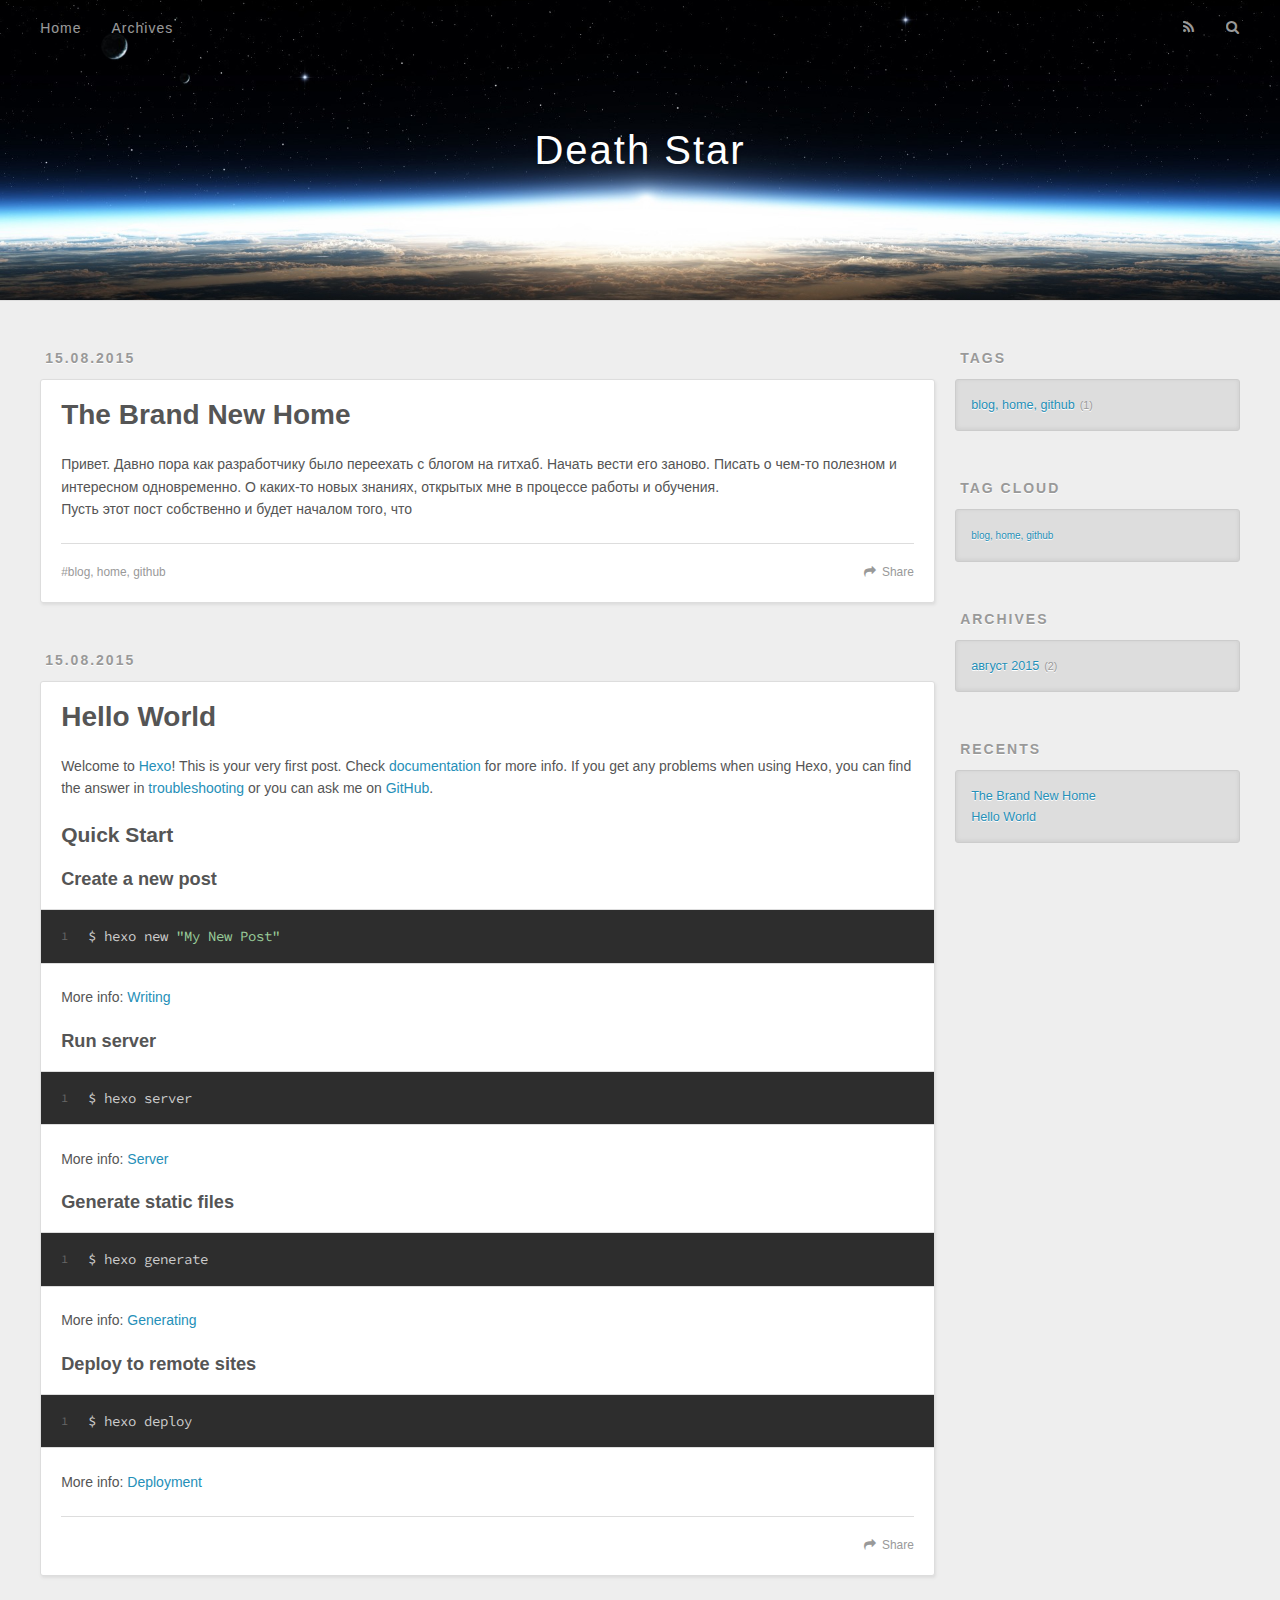
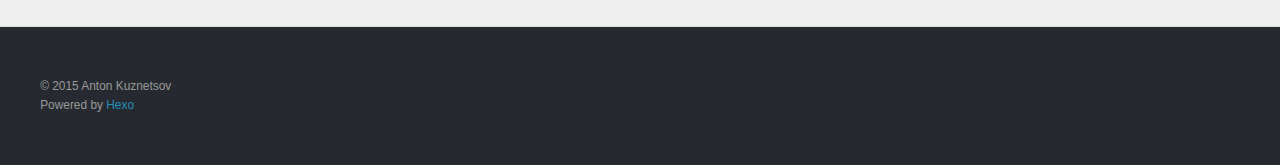
==== index.html @ 3ebdab2e "Site updated: 2015-08-15 13:36:24" ====
<!DOCTYPE html>
<html>
<head>
  <meta charset="utf-8">
  
  <title>Death Star</title>
  <meta name="viewport" content="width=device-width, initial-scale=1, maximum-scale=1">
  <meta name="description" content="The Brand New Home">
<meta property="og:type" content="website">
<meta property="og:title" content="Death Star">
<meta property="og:url" content="http://isnifer.github.io/index.html">
<meta property="og:site_name" content="Death Star">
<meta property="og:description" content="The Brand New Home">
<meta name="twitter:card" content="summary">
<meta name="twitter:title" content="Death Star">
<meta name="twitter:description" content="The Brand New Home">
  
    <link rel="alternative" href="/atom.xml" title="Death Star" type="application/atom+xml">
  
  
    <link rel="icon" href="/favicon.png">
  
  <link href="//fonts.googleapis.com/css?family=Source+Code+Pro" rel="stylesheet" type="text/css">
  <link rel="stylesheet" href="/css/style.css" type="text/css">
  

</head>
<body>
  <div id="container">
    <div id="wrap">
      <header id="header">
  <div id="banner"></div>
  <div id="header-outer" class="outer">
    <div id="header-title" class="inner">
      <h1 id="logo-wrap">
        <a href="/" id="logo">Death Star</a>
      </h1>
      
    </div>
    <div id="header-inner" class="inner">
      <nav id="main-nav">
        <a id="main-nav-toggle" class="nav-icon"></a>
        
          <a class="main-nav-link" href="/">Home</a>
        
          <a class="main-nav-link" href="/archives">Archives</a>
        
      </nav>
      <nav id="sub-nav">
        
          <a id="nav-rss-link" class="nav-icon" href="/atom.xml" title="RSS Feed"></a>
        
        <a id="nav-search-btn" class="nav-icon" title="Search"></a>
      </nav>
      <div id="search-form-wrap">
        <form action="//google.com/search" method="get" accept-charset="UTF-8" class="search-form"><input type="search" name="q" results="0" class="search-form-input" placeholder="Search"><button type="submit" class="search-form-submit">&#xF002;</button><input type="hidden" name="sitesearch" value="http://isnifer.github.io"></form>
      </div>
    </div>
  </div>
</header>
      <div class="outer">
        <section id="main">
  
    <article id="post-The-Brand-New-Home" class="article article-type-post" itemscope itemprop="blogPost">
  <div class="article-meta">
    <a href="/2015/08/15/The-Brand-New-Home/" class="article-date">
  <time datetime="2015-08-15T10:11:11.000Z" itemprop="datePublished">15.08.2015</time>
</a>
    
  </div>
  <div class="article-inner">
    
    
      <header class="article-header">
        
  
    <h1 itemprop="name">
      <a class="article-title" href="/2015/08/15/The-Brand-New-Home/">The Brand New Home</a>
    </h1>
  

      </header>
    
    <div class="article-entry" itemprop="articleBody">
      
        <p>Привет. Давно пора как разработчику было переехать с блогом на гитхаб. Начать вести его заново. Писать о чем-то полезном и интересном одновременно. О каких-то новых знаниях, открытых мне в процессе работы и обучения.<br>Пусть этот пост собственно и будет началом того, что </p>

      
    </div>
    <footer class="article-footer">
      <a data-url="http://isnifer.github.io/2015/08/15/The-Brand-New-Home/" data-id="cidcwlso000003d22gjlbv10d" class="article-share-link">Share</a>
      
      
  <ul class="article-tag-list"><li class="article-tag-list-item"><a class="article-tag-list-link" href="/tags/blog-home-github/">blog, home, github</a></li></ul>

    </footer>
  </div>
  
</article>


  
    <article id="post-hello-world" class="article article-type-post" itemscope itemprop="blogPost">
  <div class="article-meta">
    <a href="/2015/08/15/hello-world/" class="article-date">
  <time datetime="2015-08-15T10:08:21.000Z" itemprop="datePublished">15.08.2015</time>
</a>
    
  </div>
  <div class="article-inner">
    
    
      <header class="article-header">
        
  
    <h1 itemprop="name">
      <a class="article-title" href="/2015/08/15/hello-world/">Hello World</a>
    </h1>
  

      </header>
    
    <div class="article-entry" itemprop="articleBody">
      
        <p>Welcome to <a href="http://hexo.io/" target="_blank" rel="external">Hexo</a>! This is your very first post. Check <a href="http://hexo.io/docs/" target="_blank" rel="external">documentation</a> for more info. If you get any problems when using Hexo, you can find the answer in <a href="http://hexo.io/docs/troubleshooting.html" target="_blank" rel="external">troubleshooting</a> or you can ask me on <a href="https://github.com/hexojs/hexo/issues" target="_blank" rel="external">GitHub</a>.</p>
<h2 id="Quick_Start">Quick Start</h2><h3 id="Create_a_new_post">Create a new post</h3><figure class="highlight bash"><table><tr><td class="gutter"><pre><span class="line">1</span><br></pre></td><td class="code"><pre><span class="line">$ hexo new <span class="string">"My New Post"</span></span><br></pre></td></tr></table></figure>
<p>More info: <a href="http://hexo.io/docs/writing.html" target="_blank" rel="external">Writing</a></p>
<h3 id="Run_server">Run server</h3><figure class="highlight bash"><table><tr><td class="gutter"><pre><span class="line">1</span><br></pre></td><td class="code"><pre><span class="line">$ hexo server</span><br></pre></td></tr></table></figure>
<p>More info: <a href="http://hexo.io/docs/server.html" target="_blank" rel="external">Server</a></p>
<h3 id="Generate_static_files">Generate static files</h3><figure class="highlight bash"><table><tr><td class="gutter"><pre><span class="line">1</span><br></pre></td><td class="code"><pre><span class="line">$ hexo generate</span><br></pre></td></tr></table></figure>
<p>More info: <a href="http://hexo.io/docs/generating.html" target="_blank" rel="external">Generating</a></p>
<h3 id="Deploy_to_remote_sites">Deploy to remote sites</h3><figure class="highlight bash"><table><tr><td class="gutter"><pre><span class="line">1</span><br></pre></td><td class="code"><pre><span class="line">$ hexo deploy</span><br></pre></td></tr></table></figure>
<p>More info: <a href="http://hexo.io/docs/deployment.html" target="_blank" rel="external">Deployment</a></p>

      
    </div>
    <footer class="article-footer">
      <a data-url="http://isnifer.github.io/2015/08/15/hello-world/" data-id="cidcwlson00013d22rylswxrg" class="article-share-link">Share</a>
      
      
    </footer>
  </div>
  
</article>


  
  
</section>
        
          <aside id="sidebar">
  
    
  
    
  <div class="widget-wrap">
    <h3 class="widget-title">Tags</h3>
    <div class="widget">
      <ul class="tag-list"><li class="tag-list-item"><a class="tag-list-link" href="/tags/blog-home-github/">blog, home, github</a><span class="tag-list-count">1</span></li></ul>
    </div>
  </div>

  
    
  <div class="widget-wrap">
    <h3 class="widget-title">Tag Cloud</h3>
    <div class="widget tagcloud">
      <a href="/tags/blog-home-github/" style="font-size: 10px;">blog, home, github</a>
    </div>
  </div>

  
    
  <div class="widget-wrap">
    <h3 class="widget-title">Archives</h3>
    <div class="widget">
      <ul class="archive-list"><li class="archive-list-item"><a class="archive-list-link" href="/archives/2015/08/">август 2015</a><span class="archive-list-count">2</span></li></ul>
    </div>
  </div>

  
    
  <div class="widget-wrap">
    <h3 class="widget-title">Recents</h3>
    <div class="widget">
      <ul>
        
          <li>
            <a href="/2015/08/15/The-Brand-New-Home/">The Brand New Home</a>
          </li>
        
          <li>
            <a href="/2015/08/15/hello-world/">Hello World</a>
          </li>
        
      </ul>
    </div>
  </div>

  
</aside>
        
      </div>
      <footer id="footer">
  
  <div class="outer">
    <div id="footer-info" class="inner">
      &copy; 2015 Anton Kuznetsov<br>
      Powered by <a href="http://hexo.io/" target="_blank">Hexo</a>
    </div>
  </div>
</footer>
    </div>
    <nav id="mobile-nav">
  
    <a href="/" class="mobile-nav-link">Home</a>
  
    <a href="/archives" class="mobile-nav-link">Archives</a>
  
</nav>
    

<script src="//ajax.googleapis.com/ajax/libs/jquery/2.0.3/jquery.min.js"></script>


  <link rel="stylesheet" href="/fancybox/jquery.fancybox.css" type="text/css">
  <script src="/fancybox/jquery.fancybox.pack.js" type="text/javascript"></script>


<script src="/js/script.js" type="text/javascript"></script>

  </div>
</body>
</html>
---- css/style.css ----
body {
  width: 100%;
}
body:before,
body:after {
  content: "";
  display: table;
}
body:after {
  clear: both;
}
html,
body,
div,
span,
applet,
object,
iframe,
h1,
h2,
h3,
h4,
h5,
h6,
p,
blockquote,
pre,
a,
abbr,
acronym,
address,
big,
cite,
code,
del,
dfn,
em,
img,
ins,
kbd,
q,
s,
samp,
small,
strike,
strong,
sub,
sup,
tt,
var,
dl,
dt,
dd,
ol,
ul,
li,
fieldset,
form,
label,
legend,
table,
caption,
tbody,
tfoot,
thead,
tr,
th,
td {
  margin: 0;
  padding: 0;
  border: 0;
  outline: 0;
  font-weight: inherit;
  font-style: inherit;
  font-family: inherit;
  font-size: 100%;
  vertical-align: baseline;
}
body {
  line-height: 1;
  color: #000;
  background: #fff;
}
ol,
ul {
  list-style: none;
}
table {
  border-collapse: separate;
  border-spacing: 0;
  vertical-align: middle;
}
caption,
th,
td {
  text-align: left;
  font-weight: normal;
  vertical-align: middle;
}
a img {
  border: none;
}
input,
button {
  margin: 0;
  padding: 0;
}
input::-moz-focus-inner,
button::-moz-focus-inner {
  border: 0;
  padding: 0;
}
@font-face {
  font-family: FontAwesome;
  font-style: normal;
  font-weight: normal;
  src: url("fonts/fontawesome-webfont.eot?v=#4.0.3");
  src: url("fonts/fontawesome-webfont.eot?#iefix&v=#4.0.3") format("embedded-opentype"), url("fonts/fontawesome-webfont.woff?v=#4.0.3") format("woff"), url("fonts/fontawesome-webfont.ttf?v=#4.0.3") format("truetype"), url("fonts/fontawesome-webfont.svg#fontawesomeregular?v=#4.0.3") format("svg");
}
html,
body,
#container {
  height: 100%;
}
body {
  background: #eee;
  font: 14px "Helvetica Neue", Helvetica, Arial, sans-serif;
  -webkit-text-size-adjust: 100%;
}
.outer {
  max-width: 1220px;
  margin: 0 auto;
  padding: 0 20px;
}
.outer:before,
.outer:after {
  content: "";
  display: table;
}
.outer:after {
  clear: both;
}
.inner {
  display: inline;
  float: left;
  width: 98.33333333333333%;
  margin: 0 0.833333333333333%;
}
.left,
.alignleft {
  float: left;
}
.right,
.alignright {
  float: right;
}
.clear {
  clear: both;
}
#container {
  position: relative;
}
.mobile-nav-on {
  overflow: hidden;
}
#wrap {
  height: 100%;
  width: 100%;
  position: absolute;
  top: 0;
  left: 0;
  -webkit-transition: 0.2s ease-out;
  -moz-transition: 0.2s ease-out;
  -ms-transition: 0.2s ease-out;
  transition: 0.2s ease-out;
  z-index: 1;
  background: #eee;
}
.mobile-nav-on #wrap {
  left: 280px;
}
@media screen and (min-width: 768px) {
  #main {
    display: inline;
    float: left;
    width: 73.33333333333333%;
    margin: 0 0.833333333333333%;
  }
}
.article-date,
.article-category-link,
.archive-year,
.widget-title {
  text-decoration: none;
  text-transform: uppercase;
  letter-spacing: 2px;
  color: #999;
  margin-bottom: 1em;
  margin-left: 5px;
  line-height: 1em;
  text-shadow: 0 1px #fff;
  font-weight: bold;
}
.article-inner,
.archive-article-inner {
  background: #fff;
  -webkit-box-shadow: 1px 2px 3px #ddd;
  box-shadow: 1px 2px 3px #ddd;
  border: 1px solid #ddd;
  -webkit-border-radius: 3px;
  border-radius: 3px;
}
.article-entry h1,
.widget h1 {
  font-size: 2em;
}
.article-entry h2,
.widget h2 {
  font-size: 1.5em;
}
.article-entry h3,
.widget h3 {
  font-size: 1.3em;
}
.article-entry h4,
.widget h4 {
  font-size: 1.2em;
}
.article-entry h5,
.widget h5 {
  font-size: 1em;
}
.article-entry h6,
.widget h6 {
  font-size: 1em;
  color: #999;
}
.article-entry hr,
.widget hr {
  border: 1px dashed #ddd;
}
.article-entry strong,
.widget strong {
  font-weight: bold;
}
.article-entry em,
.widget em,
.article-entry cite,
.widget cite {
  font-style: italic;
}
.article-entry sup,
.widget sup,
.article-entry sub,
.widget sub {
  font-size: 0.75em;
  line-height: 0;
  position: relative;
  vertical-align: baseline;
}
.article-entry sup,
.widget sup {
  top: -0.5em;
}
.article-entry sub,
.widget sub {
  bottom: -0.2em;
}
.article-entry small,
.widget small {
  font-size: 0.85em;
}
.article-entry acronym,
.widget acronym,
.article-entry abbr,
.widget abbr {
  border-bottom: 1px dotted;
}
.article-entry ul,
.widget ul,
.article-entry ol,
.widget ol,
.article-entry dl,
.widget dl {
  margin: 0 20px;
  line-height: 1.6em;
}
.article-entry ul ul,
.widget ul ul,
.article-entry ol ul,
.widget ol ul,
.article-entry ul ol,
.widget ul ol,
.article-entry ol ol,
.widget ol ol {
  margin-top: 0;
  margin-bottom: 0;
}
.article-entry ul,
.widget ul {
  list-style: disc;
}
.article-entry ol,
.widget ol {
  list-style: decimal;
}
.article-entry dt,
.widget dt {
  font-weight: bold;
}
#header {
  height: 300px;
  position: relative;
  border-bottom: 1px solid #ddd;
}
#header:before,
#header:after {
  content: "";
  position: absolute;
  left: 0;
  right: 0;
  height: 40px;
}
#header:before {
  top: 0;
  background: -webkit-linear-gradient(rgba(0,0,0,0.2), transparent);
  background: -moz-linear-gradient(rgba(0,0,0,0.2), transparent);
  background: -ms-linear-gradient(rgba(0,0,0,0.2), transparent);
  background: linear-gradient(rgba(0,0,0,0.2), transparent);
}
#header:after {
  bottom: 0;
  background: -webkit-linear-gradient(transparent, rgba(0,0,0,0.2));
  background: -moz-linear-gradient(transparent, rgba(0,0,0,0.2));
  background: -ms-linear-gradient(transparent, rgba(0,0,0,0.2));
  background: linear-gradient(transparent, rgba(0,0,0,0.2));
}
#header-outer {
  height: 100%;
  position: relative;
}
#header-inner {
  position: relative;
  overflow: hidden;
}
#banner {
  position: absolute;
  top: 0;
  left: 0;
  width: 100%;
  height: 100%;
  background: url("images/banner.jpg") center #000;
  -webkit-background-size: cover;
  -moz-background-size: cover;
  background-size: cover;
  z-index: -1;
}
#header-title {
  text-align: center;
  height: 40px;
  position: absolute;
  top: 50%;
  left: 0;
  margin-top: -20px;
}
#logo,
#subtitle {
  text-decoration: none;
  color: #fff;
  font-weight: 300;
  text-shadow: 0 1px 4px rgba(0,0,0,0.3);
}
#logo {
  font-size: 40px;
  line-height: 40px;
  letter-spacing: 2px;
}
#subtitle {
  font-size: 16px;
  line-height: 16px;
  letter-spacing: 1px;
}
#subtitle-wrap {
  margin-top: 16px;
}
#main-nav {
  float: left;
  margin-left: -15px;
}
.nav-icon,
.main-nav-link {
  float: left;
  color: #fff;
  opacity: 0.6;
  text-decoration: none;
  text-shadow: 0 1px rgba(0,0,0,0.2);
  -webkit-transition: opacity 0.2s;
  -moz-transition: opacity 0.2s;
  -ms-transition: opacity 0.2s;
  transition: opacity 0.2s;
  display: block;
  padding: 20px 15px;
}
.nav-icon:hover,
.main-nav-link:hover {
  opacity: 1;
}
.nav-icon {
  font-family: FontAwesome;
  text-align: center;
  font-size: 14px;
  width: 14px;
  height: 14px;
  padding: 20px 15px;
  position: relative;
  cursor: pointer;
}
.main-nav-link {
  font-weight: 300;
  letter-spacing: 1px;
}
@media screen and (max-width: 479px) {
  .main-nav-link {
    display: none;
  }
}
#main-nav-toggle {
  display: none;
}
#main-nav-toggle:before {
  content: "\f0c9";
}
@media screen and (max-width: 479px) {
  #main-nav-toggle {
    display: block;
  }
}
#sub-nav {
  float: right;
  margin-right: -15px;
}
#nav-rss-link:before {
  content: "\f09e";
}
#nav-search-btn:before {
  content: "\f002";
}
#search-form-wrap {
  position: absolute;
  top: 15px;
  width: 150px;
  height: 30px;
  right: -150px;
  opacity: 0;
  -webkit-transition: 0.2s ease-out;
  -moz-transition: 0.2s ease-out;
  -ms-transition: 0.2s ease-out;
  transition: 0.2s ease-out;
}
#search-form-wrap.on {
  opacity: 1;
  right: 0;
}
@media screen and (max-width: 479px) {
  #search-form-wrap {
    width: 100%;
    right: -100%;
  }
}
.search-form {
  position: absolute;
  top: 0;
  left: 0;
  right: 0;
  background: #fff;
  padding: 5px 15px;
  -webkit-border-radius: 15px;
  border-radius: 15px;
  -webkit-box-shadow: 0 0 10px rgba(0,0,0,0.3);
  box-shadow: 0 0 10px rgba(0,0,0,0.3);
}
.search-form-input {
  border: none;
  background: none;
  color: #555;
  width: 100%;
  font: 13px "Helvetica Neue", Helvetica, Arial, sans-serif;
  outline: none;
}
.search-form-input::-webkit-search-results-decoration,
.search-form-input::-webkit-search-cancel-button {
  -webkit-appearance: none;
}
.search-form-submit {
  position: absolute;
  top: 50%;
  right: 10px;
  margin-top: -7px;
  font: 13px FontAwesome;
  border: none;
  background: none;
  color: #bbb;
  cursor: pointer;
}
.search-form-submit:hover,
.search-form-submit:focus {
  color: #777;
}
.article {
  margin: 50px 0;
}
.article-inner {
  overflow: hidden;
}
.article-meta:before,
.article-meta:after {
  content: "";
  display: table;
}
.article-meta:after {
  clear: both;
}
.article-date {
  float: left;
}
.article-category {
  float: left;
  line-height: 1em;
  color: #ccc;
  text-shadow: 0 1px #fff;
  margin-left: 8px;
}
.article-category:before {
  content: "\2022";
}
.article-category-link {
  margin: 0 12px 1em;
}
.article-header {
  padding: 20px 20px 0;
}
.article-title {
  text-decoration: none;
  font-size: 2em;
  font-weight: bold;
  color: #555;
  line-height: 1.1em;
  -webkit-transition: color 0.2s;
  -moz-transition: color 0.2s;
  -ms-transition: color 0.2s;
  transition: color 0.2s;
}
a.article-title:hover {
  color: #258fb8;
}
.article-entry {
  color: #555;
  padding: 0 20px;
}
.article-entry:before,
.article-entry:after {
  content: "";
  display: table;
}
.article-entry:after {
  clear: both;
}
.article-entry p,
.article-entry table {
  line-height: 1.6em;
  margin: 1.6em 0;
}
.article-entry h1,
.article-entry h2,
.article-entry h3,
.article-entry h4,
.article-entry h5,
.article-entry h6 {
  font-weight: bold;
}
.article-entry h1,
.article-entry h2,
.article-entry h3,
.article-entry h4,
.article-entry h5,
.article-entry h6 {
  line-height: 1.1em;
  margin: 1.1em 0;
}
.article-entry a {
  color: #258fb8;
  text-decoration: none;
}
.article-entry a:hover {
  text-decoration: underline;
}
.article-entry ul,
.article-entry ol,
.article-entry dl {
  margin-top: 1.6em;
  margin-bottom: 1.6em;
}
.article-entry img,
.article-entry video {
  max-width: 100%;
  height: auto;
  display: block;
  margin: auto;
}
.article-entry iframe {
  border: none;
}
.article-entry table {
  width: 100%;
  border-collapse: collapse;
  border-spacing: 0;
}
.article-entry th {
  font-weight: bold;
  border-bottom: 3px solid #ddd;
  padding-bottom: 0.5em;
}
.article-entry td {
  border-bottom: 1px solid #ddd;
  padding: 10px 0;
}
.article-entry blockquote {
  font-family: Georgia, "Times New Roman", serif;
  font-size: 1.4em;
  margin: 1.6em 20px;
  text-align: center;
}
.article-entry blockquote footer {
  font-size: 14px;
  margin: 1.6em 0;
  font-family: "Helvetica Neue", Helvetica, Arial, sans-serif;
}
.article-entry blockquote footer cite:before {
  content: "—";
  padding: 0 0.5em;
}
.article-entry .pullquote {
  text-align: left;
  width: 45%;
  margin: 0;
}
.article-entry .pullquote.left {
  margin-left: 0.5em;
  margin-right: 1em;
}
.article-entry .pullquote.right {
  margin-right: 0.5em;
  margin-left: 1em;
}
.article-entry .caption {
  color: #999;
  display: block;
  font-size: 0.9em;
  margin-top: 0.5em;
  position: relative;
  text-align: center;
}
.article-entry .video-container {
  position: relative;
  padding-top: 56.25%;
  height: 0;
  overflow: hidden;
}
.article-entry .video-container iframe,
.article-entry .video-container object,
.article-entry .video-container embed {
  position: absolute;
  top: 0;
  left: 0;
  width: 100%;
  height: 100%;
  margin-top: 0;
}
.article-more-link a {
  display: inline-block;
  line-height: 1em;
  padding: 6px 15px;
  -webkit-border-radius: 15px;
  border-radius: 15px;
  background: #eee;
  color: #999;
  text-shadow: 0 1px #fff;
  text-decoration: none;
}
.article-more-link a:hover {
  background: #258fb8;
  color: #fff;
  text-decoration: none;
  text-shadow: 0 1px #1e7293;
}
.article-footer {
  font-size: 0.85em;
  line-height: 1.6em;
  border-top: 1px solid #ddd;
  padding-top: 1.6em;
  margin: 0 20px 20px;
}
.article-footer:before,
.article-footer:after {
  content: "";
  display: table;
}
.article-footer:after {
  clear: both;
}
.article-footer a {
  color: #999;
  text-decoration: none;
}
.article-footer a:hover {
  color: #555;
}
.article-tag-list-item {
  float: left;
  margin-right: 10px;
}
.article-tag-list-link:before {
  content: "#";
}
.article-comment-link {
  float: right;
}
.article-comment-link:before {
  content: "\f075";
  font-family: FontAwesome;
  padding-right: 8px;
}
.article-share-link {
  cursor: pointer;
  float: right;
  margin-left: 20px;
}
.article-share-link:before {
  content: "\f064";
  font-family: FontAwesome;
  padding-right: 6px;
}
#article-nav {
  position: relative;
}
#article-nav:before,
#article-nav:after {
  content: "";
  display: table;
}
#article-nav:after {
  clear: both;
}
@media screen and (min-width: 768px) {
  #article-nav {
    margin: 50px 0;
  }
  #article-nav:before {
    width: 8px;
    height: 8px;
    position: absolute;
    top: 50%;
    left: 50%;
    margin-top: -4px;
    margin-left: -4px;
    content: "";
    -webkit-border-radius: 50%;
    border-radius: 50%;
    background: #ddd;
    -webkit-box-shadow: 0 1px 2px #fff;
    box-shadow: 0 1px 2px #fff;
  }
}
.article-nav-link-wrap {
  text-decoration: none;
  text-shadow: 0 1px #fff;
  color: #999;
  -webkit-box-sizing: border-box;
  -moz-box-sizing: border-box;
  box-sizing: border-box;
  margin-top: 50px;
  text-align: center;
  display: block;
}
.article-nav-link-wrap:hover {
  color: #555;
}
@media screen and (min-width: 768px) {
  .article-nav-link-wrap {
    width: 50%;
    margin-top: 0;
  }
}
@media screen and (min-width: 768px) {
  #article-nav-newer {
    float: left;
    text-align: right;
    padding-right: 20px;
  }
}
@media screen and (min-width: 768px) {
  #article-nav-older {
    float: right;
    text-align: left;
    padding-left: 20px;
  }
}
.article-nav-caption {
  text-transform: uppercase;
  letter-spacing: 2px;
  color: #ddd;
  line-height: 1em;
  font-weight: bold;
}
#article-nav-newer .article-nav-caption {
  margin-right: -2px;
}
.article-nav-title {
  font-size: 0.85em;
  line-height: 1.6em;
  margin-top: 0.5em;
}
.article-share-box {
  position: absolute;
  display: none;
  background: #fff;
  -webkit-box-shadow: 1px 2px 10px rgba(0,0,0,0.2);
  box-shadow: 1px 2px 10px rgba(0,0,0,0.2);
  -webkit-border-radius: 3px;
  border-radius: 3px;
  margin-left: -145px;
  overflow: hidden;
  z-index: 1;
}
.article-share-box.on {
  display: block;
}
.article-share-input {
  width: 100%;
  background: none;
  -webkit-box-sizing: border-box;
  -moz-box-sizing: border-box;
  box-sizing: border-box;
  font: 14px "Helvetica Neue", Helvetica, Arial, sans-serif;
  padding: 0 15px;
  color: #555;
  outline: none;
  border: 1px solid #ddd;
  -webkit-border-radius: 3px 3px 0 0;
  border-radius: 3px 3px 0 0;
  height: 36px;
  line-height: 36px;
}
.article-share-links {
  background: #eee;
}
.article-share-links:before,
.article-share-links:after {
  content: "";
  display: table;
}
.article-share-links:after {
  clear: both;
}
.article-share-twitter,
.article-share-facebook,
.article-share-pinterest,
.article-share-google {
  width: 50px;
  height: 36px;
  display: block;
  float: left;
  position: relative;
  color: #999;
  text-shadow: 0 1px #fff;
}
.article-share-twitter:before,
.article-share-facebook:before,
.article-share-pinterest:before,
.article-share-google:before {
  font-size: 20px;
  font-family: FontAwesome;
  width: 20px;
  height: 20px;
  position: absolute;
  top: 50%;
  left: 50%;
  margin-top: -10px;
  margin-left: -10px;
  text-align: center;
}
.article-share-twitter:hover,
.article-share-facebook:hover,
.article-share-pinterest:hover,
.article-share-google:hover {
  color: #fff;
}
.article-share-twitter:before {
  content: "\f099";
}
.article-share-twitter:hover {
  background: #00aced;
  text-shadow: 0 1px #008abe;
}
.article-share-facebook:before {
  content: "\f09a";
}
.article-share-facebook:hover {
  background: #3b5998;
  text-shadow: 0 1px #2f477a;
}
.article-share-pinterest:before {
  content: "\f0d2";
}
.article-share-pinterest:hover {
  background: #cb2027;
  text-shadow: 0 1px #a21a1f;
}
.article-share-google:before {
  content: "\f0d5";
}
.article-share-google:hover {
  background: #dd4b39;
  text-shadow: 0 1px #be3221;
}
.article-gallery {
  background: #000;
  position: relative;
}
.article-gallery-photos {
  position: relative;
  overflow: hidden;
}
.article-gallery-img {
  display: none;
  max-width: 100%;
}
.article-gallery-img:first-child {
  display: block;
}
.article-gallery-img.loaded {
  position: absolute;
  display: block;
}
.article-gallery-img img {
  display: block;
  max-width: 100%;
  margin: 0 auto;
}
#comments {
  background: #fff;
  -webkit-box-shadow: 1px 2px 3px #ddd;
  box-shadow: 1px 2px 3px #ddd;
  padding: 20px;
  border: 1px solid #ddd;
  -webkit-border-radius: 3px;
  border-radius: 3px;
  margin: 50px 0;
}
#comments a {
  color: #258fb8;
}
.archives-wrap {
  margin: 50px 0;
}
.archives:before,
.archives:after {
  content: "";
  display: table;
}
.archives:after {
  clear: both;
}
.archive-year-wrap {
  margin-bottom: 1em;
}
.archives {
  -webkit-column-gap: 10px;
  -moz-column-gap: 10px;
  column-gap: 10px;
}
@media screen and (min-width: 480px) and (max-width: 767px) {
  .archives {
    -webkit-column-count: 2;
    -moz-column-count: 2;
    column-count: 2;
  }
}
@media screen and (min-width: 768px) {
  .archives {
    -webkit-column-count: 3;
    -moz-column-count: 3;
    column-count: 3;
  }
}
.archive-article {
  -webkit-column-break-inside: avoid;
  page-break-inside: avoid;
  overflow: hidden;
  break-inside: avoid-column;
}
.archive-article-inner {
  padding: 10px;
  margin-bottom: 15px;
}
.archive-article-title {
  text-decoration: none;
  font-weight: bold;
  color: #555;
  -webkit-transition: color 0.2s;
  -moz-transition: color 0.2s;
  -ms-transition: color 0.2s;
  transition: color 0.2s;
  line-height: 1.6em;
}
.archive-article-title:hover {
  color: #258fb8;
}
.archive-article-footer {
  margin-top: 1em;
}
.archive-article-date {
  color: #999;
  text-decoration: none;
  font-size: 0.85em;
  line-height: 1em;
  margin-bottom: 0.5em;
  display: block;
}
#page-nav {
  margin: 50px auto;
  background: #fff;
  -webkit-box-shadow: 1px 2px 3px #ddd;
  box-shadow: 1px 2px 3px #ddd;
  border: 1px solid #ddd;
  -webkit-border-radius: 3px;
  border-radius: 3px;
  text-align: center;
  color: #999;
  overflow: hidden;
}
#page-nav:before,
#page-nav:after {
  content: "";
  display: table;
}
#page-nav:after {
  clear: both;
}
#page-nav a,
#page-nav span {
  padding: 10px 20px;
  line-height: 1;
  height: 2ex;
}
#page-nav a {
  color: #999;
  text-decoration: none;
}
#page-nav a:hover {
  background: #999;
  color: #fff;
}
#page-nav .prev {
  float: left;
}
#page-nav .next {
  float: right;
}
#page-nav .page-number {
  display: inline-block;
}
@media screen and (max-width: 479px) {
  #page-nav .page-number {
    display: none;
  }
}
#page-nav .current {
  color: #555;
  font-weight: bold;
}
#page-nav .space {
  color: #ddd;
}
#footer {
  background: #262a30;
  padding: 50px 0;
  border-top: 1px solid #ddd;
  color: #999;
}
#footer a {
  color: #258fb8;
  text-decoration: none;
}
#footer a:hover {
  text-decoration: underline;
}
#footer-info {
  line-height: 1.6em;
  font-size: 0.85em;
}
.article-entry pre,
.article-entry .highlight {
  background: #2d2d2d;
  margin: 0 -20px;
  padding: 15px 20px;
  border-style: solid;
  border-color: #ddd;
  border-width: 1px 0;
  overflow: auto;
  color: #ccc;
  line-height: 22.400000000000002px;
}
.article-entry .highlight .gutter pre,
.article-entry .gist .gist-file .gist-data .line-numbers {
  color: #666;
  font-size: 0.85em;
}
.article-entry pre,
.article-entry code {
  font-family: "Source Code Pro", Consolas, Monaco, Menlo, Consolas, monospace;
}
.article-entry code {
  background: #eee;
  text-shadow: 0 1px #fff;
  padding: 0 0.3em;
}
.article-entry pre code {
  background: none;
  text-shadow: none;
  padding: 0;
}
.article-entry .highlight pre {
  border: none;
  margin: 0;
  padding: 0;
}
.article-entry .highlight table {
  margin: 0;
  width: auto;
}
.article-entry .highlight td {
  border: none;
  padding: 0;
}
.article-entry .highlight figcaption {
  font-size: 0.85em;
  color: #999;
  line-height: 1em;
  margin-bottom: 1em;
}
.article-entry .highlight figcaption:before,
.article-entry .highlight figcaption:after {
  content: "";
  display: table;
}
.article-entry .highlight figcaption:after {
  clear: both;
}
.article-entry .highlight figcaption a {
  float: right;
}
.article-entry .highlight .gutter pre {
  text-align: right;
  padding-right: 20px;
}
.article-entry .highlight .line {
  height: 22.400000000000002px;
}
.article-entry .gist {
  margin: 0 -20px;
  border-style: solid;
  border-color: #ddd;
  border-width: 1px 0;
  background: #2d2d2d;
  padding: 15px 20px 15px 0;
}
.article-entry .gist .gist-file {
  border: none;
  font-family: "Source Code Pro", Consolas, Monaco, Menlo, Consolas, monospace;
  margin: 0;
}
.article-entry .gist .gist-file .gist-data {
  background: none;
  border: none;
}
.article-entry .gist .gist-file .gist-data .line-numbers {
  background: none;
  border: none;
  padding: 0 20px 0 0;
}
.article-entry .gist .gist-file .gist-data .line-data {
  padding: 0 !important;
}
.article-entry .gist .gist-file .highlight {
  margin: 0;
  padding: 0;
  border: none;
}
.article-entry .gist .gist-file .gist-meta {
  background: #2d2d2d;
  color: #999;
  font: 0.85em "Helvetica Neue", Helvetica, Arial, sans-serif;
  text-shadow: 0 0;
  padding: 0;
  margin-top: 1em;
  margin-left: 20px;
}
.article-entry .gist .gist-file .gist-meta a {
  color: #258fb8;
  font-weight: normal;
}
.article-entry .gist .gist-file .gist-meta a:hover {
  text-decoration: underline;
}
pre .comment,
pre .title {
  color: #999;
}
pre .variable,
pre .attribute,
pre .tag,
pre .regexp,
pre .ruby .constant,
pre .xml .tag .title,
pre .xml .pi,
pre .xml .doctype,
pre .html .doctype,
pre .css .id,
pre .css .class,
pre .css .pseudo {
  color: #f2777a;
}
pre .number,
pre .preprocessor,
pre .built_in,
pre .literal,
pre .params,
pre .constant {
  color: #f99157;
}
pre .class,
pre .ruby .class .title,
pre .css .rules .attribute {
  color: #9c9;
}
pre .string,
pre .value,
pre .inheritance,
pre .header,
pre .ruby .symbol,
pre .xml .cdata {
  color: #9c9;
}
pre .css .hexcolor {
  color: #6cc;
}
pre .function,
pre .python .decorator,
pre .python .title,
pre .ruby .function .title,
pre .ruby .title .keyword,
pre .perl .sub,
pre .javascript .title,
pre .coffeescript .title {
  color: #69c;
}
pre .keyword,
pre .javascript .function {
  color: #c9c;
}
@media screen and (max-width: 479px) {
  #mobile-nav {
    position: absolute;
    top: 0;
    left: 0;
    width: 280px;
    height: 100%;
    background: #191919;
    border-right: 1px solid #fff;
  }
}
@media screen and (max-width: 479px) {
  .mobile-nav-link {
    display: block;
    color: #999;
    text-decoration: none;
    padding: 15px 20px;
    font-weight: bold;
  }
  .mobile-nav-link:hover {
    color: #fff;
  }
}
@media screen and (min-width: 768px) {
  #sidebar {
    display: inline;
    float: left;
    width: 23.333333333333332%;
    margin: 0 0.833333333333333%;
  }
}
.widget-wrap {
  margin: 50px 0;
}
.widget {
  color: #777;
  text-shadow: 0 1px #fff;
  background: #ddd;
  -webkit-box-shadow: 0 -1px 4px #ccc inset;
  box-shadow: 0 -1px 4px #ccc inset;
  border: 1px solid #ccc;
  padding: 15px;
  -webkit-border-radius: 3px;
  border-radius: 3px;
}
.widget a {
  color: #258fb8;
  text-decoration: none;
}
.widget a:hover {
  text-decoration: underline;
}
.widget ul ul,
.widget ol ul,
.widget dl ul,
.widget ul ol,
.widget ol ol,
.widget dl ol,
.widget ul dl,
.widget ol dl,
.widget dl dl {
  margin-left: 15px;
  list-style: disc;
}
.widget {
  line-height: 1.6em;
  word-wrap: break-word;
  font-size: 0.9em;
}
.widget ul,
.widget ol {
  list-style: none;
  margin: 0;
}
.widget ul ul,
.widget ol ul,
.widget ul ol,
.widget ol ol {
  margin: 0 20px;
}
.widget ul ul,
.widget ol ul {
  list-style: disc;
}
.widget ul ol,
.widget ol ol {
  list-style: decimal;
}
.category-list-count,
.tag-list-count,
.archive-list-count {
  padding-left: 5px;
  color: #999;
  font-size: 0.85em;
}
.category-list-count:before,
.tag-list-count:before,
.archive-list-count:before {
  content: "(";
}
.category-list-count:after,
.tag-list-count:after,
.archive-list-count:after {
  content: ")";
}
.tagcloud a {
  margin-right: 5px;
  display: inline-block;
}
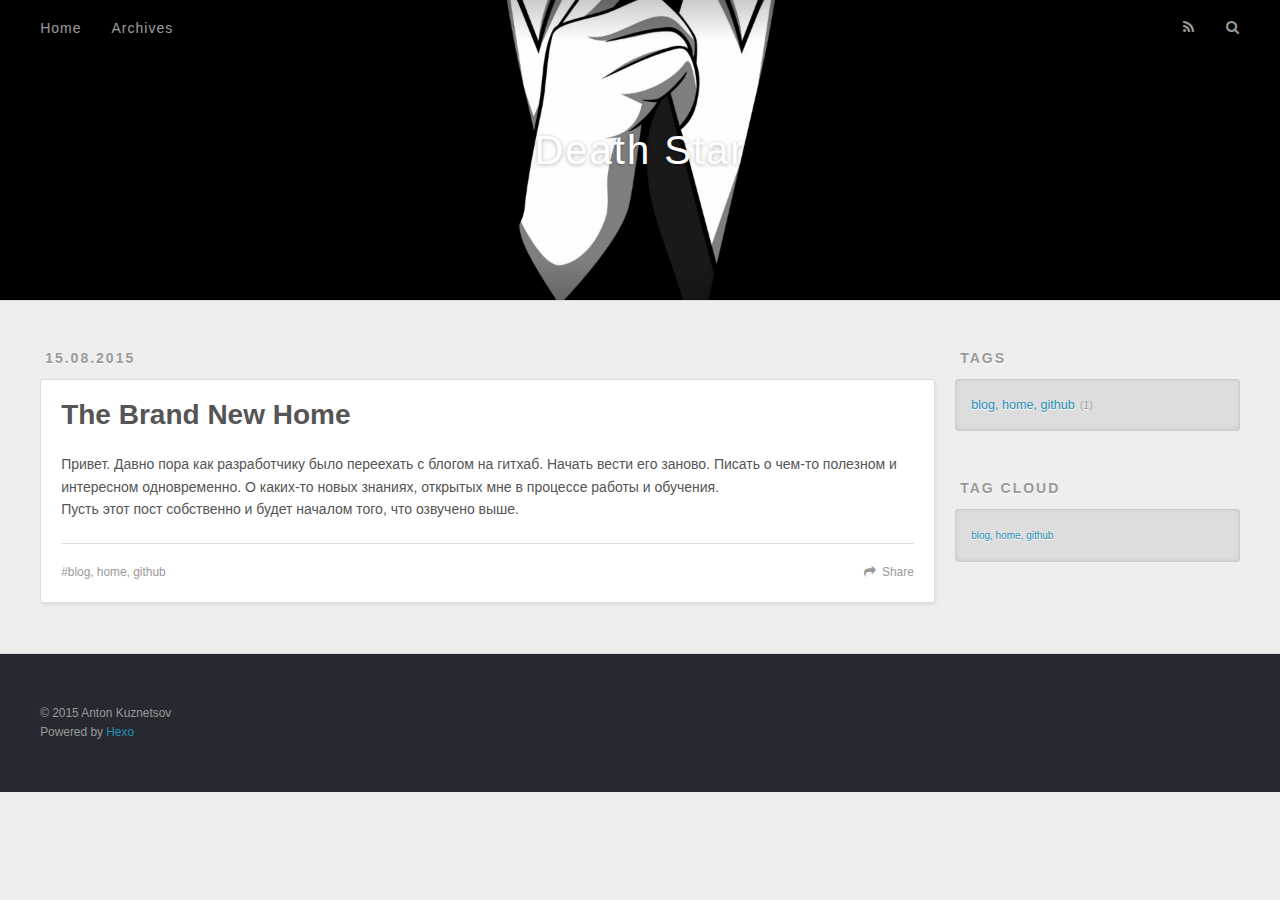
==== commit 1c9f046e: "Site updated: 2015-08-15 14:17:18" ====
--- a/index.html
+++ b/index.html
@@ -14,6 +14,7 @@
 <meta name="twitter:card" content="summary">
 <meta name="twitter:title" content="Death Star">
 <meta name="twitter:description" content="The Brand New Home">
+<meta name="twitter:creator" content="@isnifer">
   
     <link rel="alternative" href="/atom.xml" title="Death Star" type="application/atom+xml">
   
@@ -83,61 +84,16 @@
     
     <div class="article-entry" itemprop="articleBody">
       
-        <p>Привет. Давно пора как разработчику было переехать с блогом на гитхаб. Начать вести его заново. Писать о чем-то полезном и интересном одновременно. О каких-то новых знаниях, открытых мне в процессе работы и обучения.<br>Пусть этот пост собственно и будет началом того, что </p>
-
+        <p>Привет. Давно пора как разработчику было переехать с блогом на гитхаб. Начать вести его заново. Писать о чем-то полезном и интересном одновременно. О каких-то новых знаниях, открытых мне в процессе работы и обучения.<br>Пусть этот пост собственно и будет началом того, что озвучено выше.</p>
+<script src="//gist.github.com/7e4b3b7b5119c3894bc9.js"></script>
       
     </div>
     <footer class="article-footer">
-      <a data-url="http://isnifer.github.io/2015/08/15/The-Brand-New-Home/" data-id="cidcwlso000003d22gjlbv10d" class="article-share-link">Share</a>
+      <a data-url="http://isnifer.github.io/2015/08/15/The-Brand-New-Home/" data-id="cidcxu38k0000n022vtrozwb4" class="article-share-link">Share</a>
       
       
   <ul class="article-tag-list"><li class="article-tag-list-item"><a class="article-tag-list-link" href="/tags/blog-home-github/">blog, home, github</a></li></ul>
 
-    </footer>
-  </div>
-  
-</article>
-
-
-  
-    <article id="post-hello-world" class="article article-type-post" itemscope itemprop="blogPost">
-  <div class="article-meta">
-    <a href="/2015/08/15/hello-world/" class="article-date">
-  <time datetime="2015-08-15T10:08:21.000Z" itemprop="datePublished">15.08.2015</time>
-</a>
-    
-  </div>
-  <div class="article-inner">
-    
-    
-      <header class="article-header">
-        
-  
-    <h1 itemprop="name">
-      <a class="article-title" href="/2015/08/15/hello-world/">Hello World</a>
-    </h1>
-  
-
-      </header>
-    
-    <div class="article-entry" itemprop="articleBody">
-      
-        <p>Welcome to <a href="http://hexo.io/" target="_blank" rel="external">Hexo</a>! This is your very first post. Check <a href="http://hexo.io/docs/" target="_blank" rel="external">documentation</a> for more info. If you get any problems when using Hexo, you can find the answer in <a href="http://hexo.io/docs/troubleshooting.html" target="_blank" rel="external">troubleshooting</a> or you can ask me on <a href="https://github.com/hexojs/hexo/issues" target="_blank" rel="external">GitHub</a>.</p>
-<h2 id="Quick_Start">Quick Start</h2><h3 id="Create_a_new_post">Create a new post</h3><figure class="highlight bash"><table><tr><td class="gutter"><pre><span class="line">1</span><br></pre></td><td class="code"><pre><span class="line">$ hexo new <span class="string">"My New Post"</span></span><br></pre></td></tr></table></figure>
-<p>More info: <a href="http://hexo.io/docs/writing.html" target="_blank" rel="external">Writing</a></p>
-<h3 id="Run_server">Run server</h3><figure class="highlight bash"><table><tr><td class="gutter"><pre><span class="line">1</span><br></pre></td><td class="code"><pre><span class="line">$ hexo server</span><br></pre></td></tr></table></figure>
-<p>More info: <a href="http://hexo.io/docs/server.html" target="_blank" rel="external">Server</a></p>
-<h3 id="Generate_static_files">Generate static files</h3><figure class="highlight bash"><table><tr><td class="gutter"><pre><span class="line">1</span><br></pre></td><td class="code"><pre><span class="line">$ hexo generate</span><br></pre></td></tr></table></figure>
-<p>More info: <a href="http://hexo.io/docs/generating.html" target="_blank" rel="external">Generating</a></p>
-<h3 id="Deploy_to_remote_sites">Deploy to remote sites</h3><figure class="highlight bash"><table><tr><td class="gutter"><pre><span class="line">1</span><br></pre></td><td class="code"><pre><span class="line">$ hexo deploy</span><br></pre></td></tr></table></figure>
-<p>More info: <a href="http://hexo.io/docs/deployment.html" target="_blank" rel="external">Deployment</a></p>
-
-      
-    </div>
-    <footer class="article-footer">
-      <a data-url="http://isnifer.github.io/2015/08/15/hello-world/" data-id="cidcwlson00013d22rylswxrg" class="article-share-link">Share</a>
-      
-      
     </footer>
   </div>
   
@@ -166,34 +122,6 @@
     <h3 class="widget-title">Tag Cloud</h3>
     <div class="widget tagcloud">
       <a href="/tags/blog-home-github/" style="font-size: 10px;">blog, home, github</a>
-    </div>
-  </div>
-
-  
-    
-  <div class="widget-wrap">
-    <h3 class="widget-title">Archives</h3>
-    <div class="widget">
-      <ul class="archive-list"><li class="archive-list-item"><a class="archive-list-link" href="/archives/2015/08/">август 2015</a><span class="archive-list-count">2</span></li></ul>
-    </div>
-  </div>
-
-  
-    
-  <div class="widget-wrap">
-    <h3 class="widget-title">Recents</h3>
-    <div class="widget">
-      <ul>
-        
-          <li>
-            <a href="/2015/08/15/The-Brand-New-Home/">The Brand New Home</a>
-          </li>
-        
-          <li>
-            <a href="/2015/08/15/hello-world/">Hello World</a>
-          </li>
-        
-      </ul>
     </div>
   </div>
 
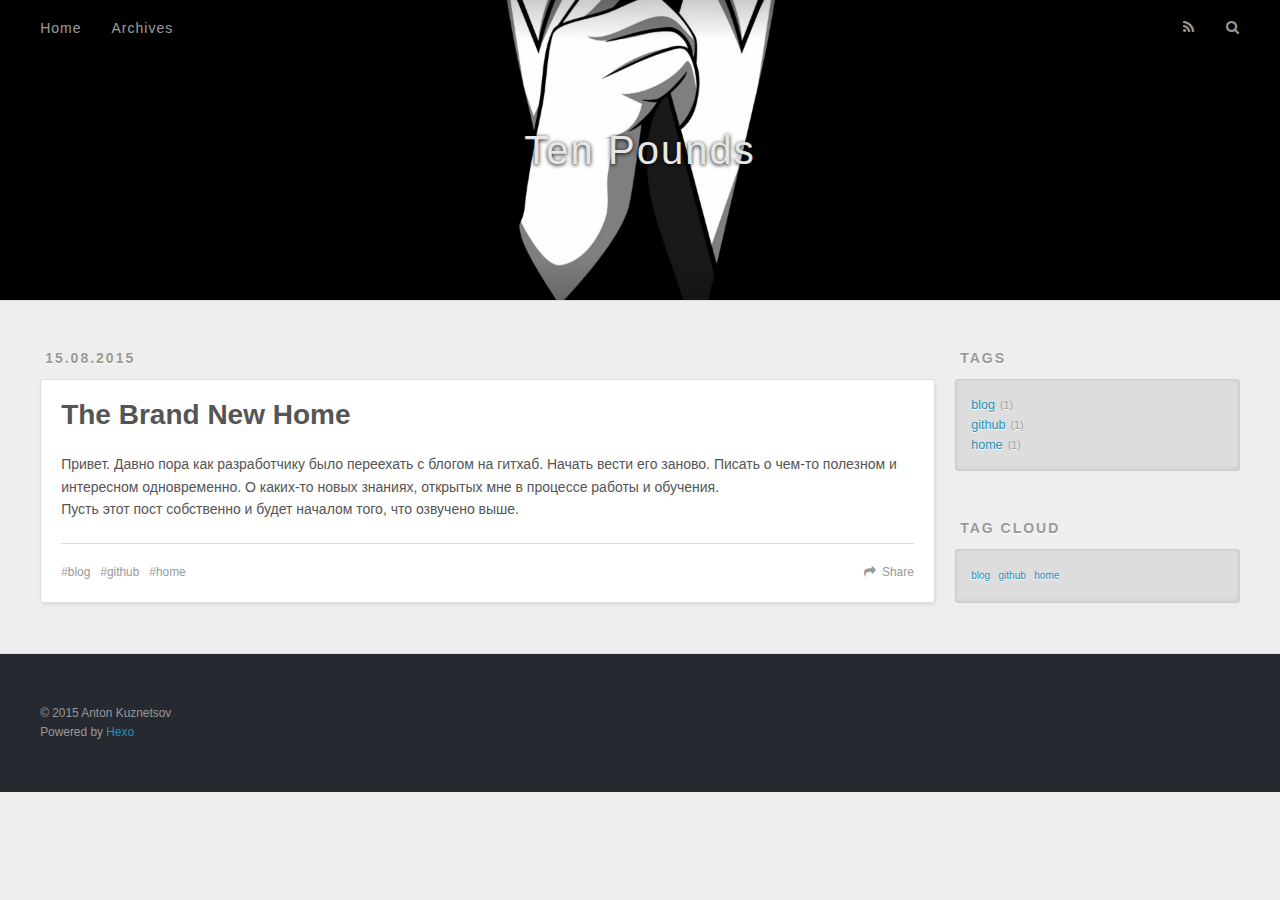
==== commit ea2bc215: "Site updated: 2015-08-15 14:37:36" ====
--- a/index.html
+++ b/index.html
@@ -3,20 +3,20 @@
 <head>
   <meta charset="utf-8">
   
-  <title>Death Star</title>
+  <title>Ten Pounds</title>
   <meta name="viewport" content="width=device-width, initial-scale=1, maximum-scale=1">
   <meta name="description" content="The Brand New Home">
 <meta property="og:type" content="website">
-<meta property="og:title" content="Death Star">
+<meta property="og:title" content="Ten Pounds">
 <meta property="og:url" content="http://isnifer.github.io/index.html">
-<meta property="og:site_name" content="Death Star">
+<meta property="og:site_name" content="Ten Pounds">
 <meta property="og:description" content="The Brand New Home">
 <meta name="twitter:card" content="summary">
-<meta name="twitter:title" content="Death Star">
+<meta name="twitter:title" content="Ten Pounds">
 <meta name="twitter:description" content="The Brand New Home">
 <meta name="twitter:creator" content="@isnifer">
   
-    <link rel="alternative" href="/atom.xml" title="Death Star" type="application/atom+xml">
+    <link rel="alternative" href="/atom.xml" title="Ten Pounds" type="application/atom+xml">
   
   
     <link rel="icon" href="/favicon.png">
@@ -34,7 +34,7 @@
   <div id="header-outer" class="outer">
     <div id="header-title" class="inner">
       <h1 id="logo-wrap">
-        <a href="/" id="logo">Death Star</a>
+        <a href="/" id="logo">Ten Pounds</a>
       </h1>
       
     </div>
@@ -85,14 +85,14 @@
     <div class="article-entry" itemprop="articleBody">
       
         <p>Привет. Давно пора как разработчику было переехать с блогом на гитхаб. Начать вести его заново. Писать о чем-то полезном и интересном одновременно. О каких-то новых знаниях, открытых мне в процессе работы и обучения.<br>Пусть этот пост собственно и будет началом того, что озвучено выше.</p>
-<script src="//gist.github.com/7e4b3b7b5119c3894bc9.js"></script>
+
       
     </div>
     <footer class="article-footer">
-      <a data-url="http://isnifer.github.io/2015/08/15/The-Brand-New-Home/" data-id="cidcxu38k0000n022vtrozwb4" class="article-share-link">Share</a>
+      <a data-url="http://isnifer.github.io/2015/08/15/The-Brand-New-Home/" data-id="cidczoo0r00004u226yz6kfh4" class="article-share-link">Share</a>
       
       
-  <ul class="article-tag-list"><li class="article-tag-list-item"><a class="article-tag-list-link" href="/tags/blog-home-github/">blog, home, github</a></li></ul>
+  <ul class="article-tag-list"><li class="article-tag-list-item"><a class="article-tag-list-link" href="/tags/blog/">blog</a></li><li class="article-tag-list-item"><a class="article-tag-list-link" href="/tags/github/">github</a></li><li class="article-tag-list-item"><a class="article-tag-list-link" href="/tags/home/">home</a></li></ul>
 
     </footer>
   </div>
@@ -112,7 +112,7 @@
   <div class="widget-wrap">
     <h3 class="widget-title">Tags</h3>
     <div class="widget">
-      <ul class="tag-list"><li class="tag-list-item"><a class="tag-list-link" href="/tags/blog-home-github/">blog, home, github</a><span class="tag-list-count">1</span></li></ul>
+      <ul class="tag-list"><li class="tag-list-item"><a class="tag-list-link" href="/tags/blog/">blog</a><span class="tag-list-count">1</span></li><li class="tag-list-item"><a class="tag-list-link" href="/tags/github/">github</a><span class="tag-list-count">1</span></li><li class="tag-list-item"><a class="tag-list-link" href="/tags/home/">home</a><span class="tag-list-count">1</span></li></ul>
     </div>
   </div>
 
@@ -121,7 +121,7 @@
   <div class="widget-wrap">
     <h3 class="widget-title">Tag Cloud</h3>
     <div class="widget tagcloud">
-      <a href="/tags/blog-home-github/" style="font-size: 10px;">blog, home, github</a>
+      <a href="/tags/blog/" style="font-size: 10px;">blog</a> <a href="/tags/github/" style="font-size: 10px;">github</a> <a href="/tags/home/" style="font-size: 10px;">home</a>
     </div>
   </div>
 
--- a/css/style.css
+++ b/css/style.css
@@ -366,9 +366,9 @@
 #logo,
 #subtitle {
   text-decoration: none;
-  color: #fff;
+  color: #e6e6e6;
   font-weight: 300;
-  text-shadow: 0 1px 4px rgba(0,0,0,0.3);
+  text-shadow: 0 1px 4px #000;
 }
 #logo {
   font-size: 40px;
@@ -1169,11 +1169,7 @@
 }
 .article-entry .gist {
   margin: 0 -20px;
-  border-style: solid;
-  border-color: #ddd;
-  border-width: 1px 0;
-  background: #2d2d2d;
-  padding: 15px 20px 15px 0;
+  padding: 0 20px 15px 0;
 }
 .article-entry .gist .gist-file {
   border: none;
@@ -1198,7 +1194,7 @@
   border: none;
 }
 .article-entry .gist .gist-file .gist-meta {
-  background: #2d2d2d;
+  background-color: transparent;
   color: #999;
   font: 0.85em "Helvetica Neue", Helvetica, Arial, sans-serif;
   text-shadow: 0 0;
